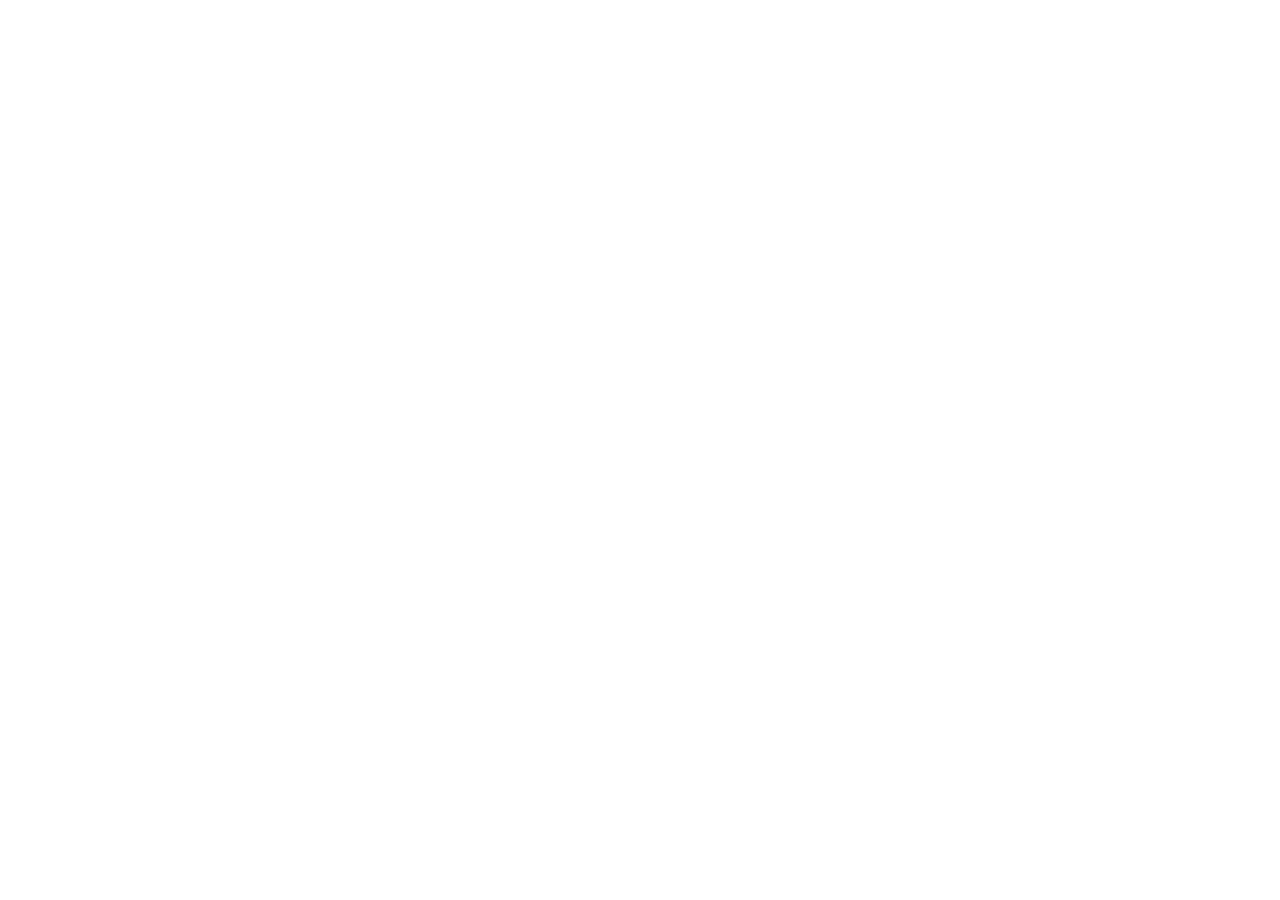
==== index.html @ 65d3d09f "Add files via upload" ====
<!DOCTYPE html>
<html lang="en">
<head>
<meta charset="UTF-8">
<meta name="viewport" content="width=device-width, initial-scale=1.0">
<title>Student Management System</title>
<link rel="stylesheet" href="css/style.css">
</head>
<body>
<div class="page-loader">
  <div class="spinner dark"></div>
</div>
<script src="js/app.js"></script>
<script>
  // Entry point: send the user to the dashboard if logged in, else the login page.
  window.location.href = Auth.isLoggedIn() ? 'dashboard.html' : 'login.html';
</script>
</body>
</html>
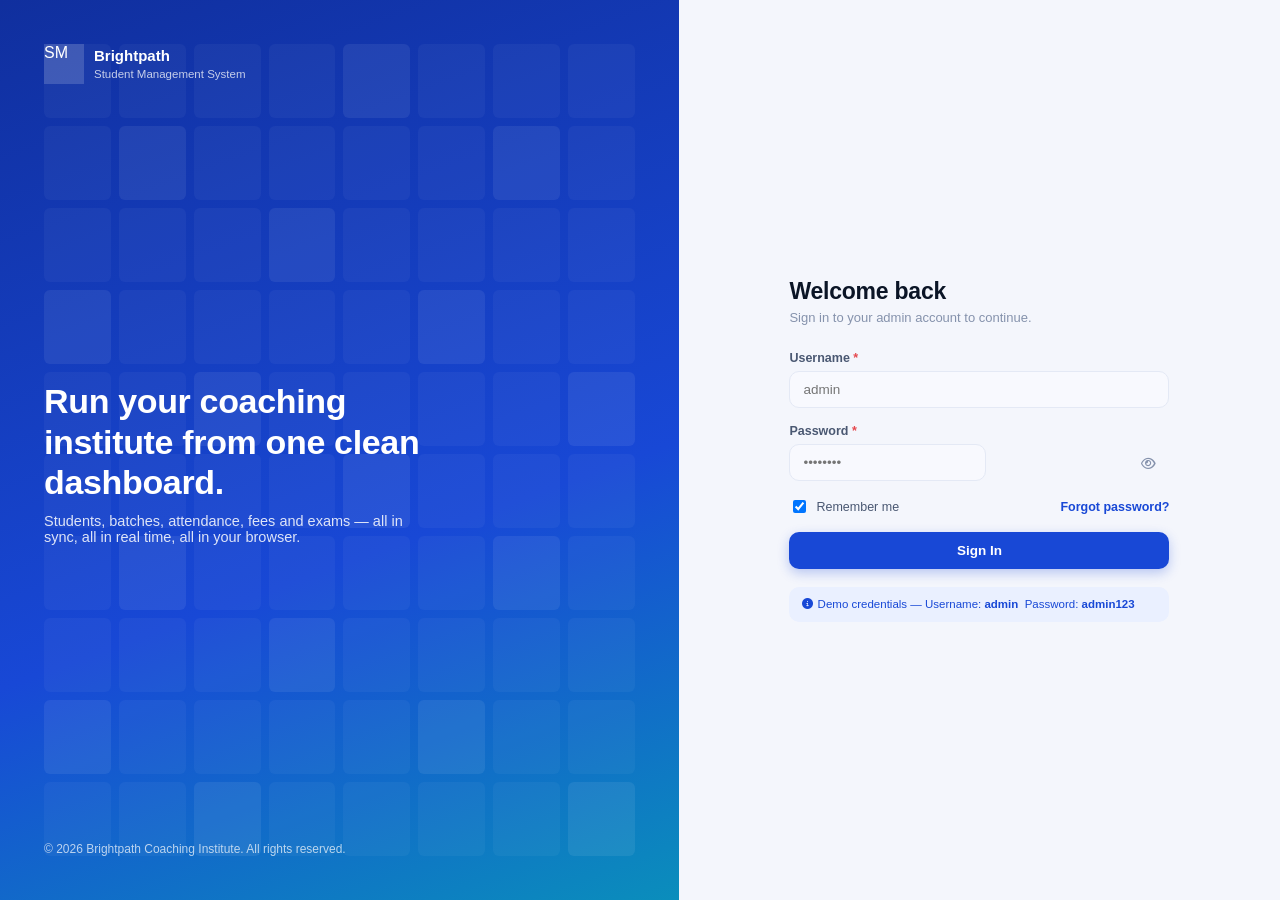
==== commit 94a72f6b: "Update script source path in index.html" ====
--- a/index.html
+++ b/index.html
@@ -10,7 +10,7 @@
 <div class="page-loader">
   <div class="spinner dark"></div>
 </div>
-<script src="js/app.js"></script>
+<script src="app.js"></script>
 <script>
   // Entry point: send the user to the dashboard if logged in, else the login page.
   window.location.href = Auth.isLoggedIn() ? 'dashboard.html' : 'login.html';
--- a/css/style.css
+++ b/css/style.css
@@ -0,0 +1,522 @@
+/* =========================================================
+   Student Management System — Core Stylesheet
+   Design tokens: cobalt blue + white, mint accent, dark mode
+   ========================================================= */
+
+:root{
+  /* --- Color tokens (light) --- */
+  --primary:        #1848D6;
+  --primary-dark:   #102F9E;
+  --primary-light:  #EAF0FF;
+  --accent:         #00C2A8;
+  --accent-light:   #E3FBF6;
+  --warn:           #F5A524;
+  --warn-light:     #FFF6E5;
+  --danger:         #E5484D;
+  --danger-light:   #FDEBEC;
+  --success:        #17B26A;
+  --success-light:  #E8FAF1;
+
+  --ink:            #0B1526;
+  --ink-soft:       #4A5872;
+  --ink-faint:      #8592AC;
+
+  --bg:             #F4F6FC;
+  --surface:        #FFFFFF;
+  --surface-2:      #F8F9FE;
+  --border:         #E4E9F5;
+  --border-soft:    #EEF1F9;
+
+  --radius-sm: 8px;
+  --radius-md: 14px;
+  --radius-lg: 20px;
+  --radius-full: 999px;
+
+  --shadow-sm: 0 1px 2px rgba(16,30,80,.06);
+  --shadow-md: 0 6px 20px rgba(16,30,80,.08);
+  --shadow-lg: 0 16px 40px rgba(16,30,80,.14);
+
+  --font-display: 'Manrope', 'Segoe UI', sans-serif;
+  --font-body: 'Inter', 'Segoe UI', sans-serif;
+  --font-mono: 'JetBrains Mono', monospace;
+
+  --sidebar-w: 258px;
+  --sidebar-w-collapsed: 76px;
+  --topbar-h: 68px;
+
+  --transition: .22s cubic-bezier(.4,0,.2,1);
+}
+
+[data-theme="dark"]{
+  --primary:        #4C7CFF;
+  --primary-dark:   #6E97FF;
+  --primary-light:  #16234A;
+  --accent:         #29D6BC;
+  --accent-light:   #0E2E2A;
+  --warn-light:     #3A2C10;
+  --danger-light:   #3A1618;
+  --success-light:  #0F2E22;
+
+  --ink:            #EAEFFC;
+  --ink-soft:       #AAB6D3;
+  --ink-faint:      #6C7896;
+
+  --bg:             #0B1220;
+  --surface:        #131C31;
+  --surface-2:      #101828;
+  --border:         #223051;
+  --border-soft:    #1B2540;
+
+  --shadow-sm: 0 1px 2px rgba(0,0,0,.3);
+  --shadow-md: 0 6px 20px rgba(0,0,0,.35);
+  --shadow-lg: 0 16px 40px rgba(0,0,0,.5);
+}
+
+*,*::before,*::after{ box-sizing:border-box; }
+html{ scroll-behavior:smooth; }
+body{
+  margin:0;
+  font-family:var(--font-body);
+  background:var(--bg);
+  color:var(--ink);
+  -webkit-font-smoothing:antialiased;
+  transition:background var(--transition), color var(--transition);
+}
+h1,h2,h3,h4,h5{ font-family:var(--font-display); margin:0; letter-spacing:-.01em; }
+p{ margin:0; }
+a{ color:inherit; text-decoration:none; }
+ul{ list-style:none; margin:0; padding:0; }
+button{ font-family:inherit; cursor:pointer; }
+input,select,textarea{ font-family:inherit; }
+img{ max-width:100%; display:block; }
+::selection{ background:var(--primary-light); color:var(--primary); }
+
+/* Respect reduced motion */
+@media (prefers-reduced-motion: reduce){
+  *{ animation-duration:.001ms !important; transition-duration:.001ms !important; }
+}
+
+/* Scrollbars */
+::-webkit-scrollbar{ width:9px; height:9px; }
+::-webkit-scrollbar-track{ background:transparent; }
+::-webkit-scrollbar-thumb{ background:var(--border); border-radius:99px; }
+::-webkit-scrollbar-thumb:hover{ background:var(--ink-faint); }
+
+/* =========================================================
+   Layout shell: sidebar + topbar + main
+   ========================================================= */
+.app-shell{ display:flex; min-height:100vh; }
+
+.sidebar{
+  width:var(--sidebar-w);
+  flex-shrink:0;
+  background:var(--surface);
+  border-right:1px solid var(--border);
+  display:flex; flex-direction:column;
+  position:fixed; top:0; left:0; bottom:0;
+  z-index:40;
+  transition:transform var(--transition), width var(--transition);
+}
+.sidebar-brand{
+  display:flex; align-items:center; gap:10px;
+  padding:20px 20px 16px;
+  border-bottom:1px solid var(--border-soft);
+}
+.sidebar-brand .brand-mark{
+  width:38px; height:38px; border-radius:11px;
+  background:linear-gradient(135deg,var(--primary),var(--accent));
+  display:flex; align-items:center; justify-content:center;
+  color:#fff; font-family:var(--font-display); font-weight:800; font-size:16px;
+  flex-shrink:0;
+}
+.sidebar-brand .brand-text{ overflow:hidden; }
+.sidebar-brand .brand-text strong{ display:block; font-size:15px; font-weight:800; white-space:nowrap; }
+.sidebar-brand .brand-text span{ font-size:11.5px; color:var(--ink-faint); white-space:nowrap; }
+
+.sidebar-nav{ flex:1; overflow-y:auto; padding:14px 12px; }
+.nav-section-label{
+  font-size:11px; text-transform:uppercase; letter-spacing:.08em;
+  color:var(--ink-faint); font-weight:700; padding:14px 12px 6px;
+}
+.nav-link{
+  display:flex; align-items:center; gap:12px;
+  padding:10px 12px; border-radius:10px;
+  color:var(--ink-soft); font-size:14px; font-weight:600;
+  margin-bottom:2px; position:relative;
+  transition:background var(--transition), color var(--transition);
+}
+.nav-link i{ width:19px; text-align:center; font-size:15px; flex-shrink:0; }
+.nav-link:hover{ background:var(--surface-2); color:var(--ink); }
+.nav-link.active{ background:var(--primary-light); color:var(--primary); }
+.nav-link.active::before{
+  content:''; position:absolute; left:-12px; top:50%; transform:translateY(-50%);
+  width:4px; height:18px; border-radius:0 4px 4px 0; background:var(--primary);
+}
+.nav-link .badge-mini{
+  margin-left:auto; background:var(--danger); color:#fff; font-size:10.5px;
+  padding:1px 6px; border-radius:99px; font-weight:700;
+}
+.sidebar-footer{ padding:14px; border-top:1px solid var(--border-soft); }
+
+.main-area{ flex:1; margin-left:var(--sidebar-w); min-width:0; transition:margin var(--transition); }
+
+.topbar{
+  height:var(--topbar-h); position:sticky; top:0; z-index:30;
+  background:var(--surface); border-bottom:1px solid var(--border);
+  display:flex; align-items:center; gap:16px; padding:0 24px;
+  backdrop-filter:blur(8px);
+}
+.topbar .menu-toggle{
+  display:none; background:none; border:none; font-size:18px; color:var(--ink-soft);
+  width:36px; height:36px; border-radius:9px;
+}
+.topbar .menu-toggle:hover{ background:var(--surface-2); }
+.topbar-title{ font-size:19px; font-weight:800; font-family:var(--font-display); }
+.topbar-title span{ display:block; font-size:12px; font-weight:500; color:var(--ink-faint); font-family:var(--font-body); }
+
+.topbar-search{
+  margin-left:12px; flex:1; max-width:380px; position:relative; display:none;
+}
+.topbar-search input{
+  width:100%; padding:9px 14px 9px 36px; border-radius:10px; border:1px solid var(--border);
+  background:var(--surface-2); font-size:13.5px; color:var(--ink); outline:none;
+  transition:border-color var(--transition), box-shadow var(--transition);
+}
+.topbar-search input:focus{ border-color:var(--primary); box-shadow:0 0 0 3px var(--primary-light); }
+.topbar-search i{ position:absolute; left:12px; top:50%; transform:translateY(-50%); color:var(--ink-faint); font-size:13px; }
+
+.topbar-actions{ margin-left:auto; display:flex; align-items:center; gap:8px; }
+.icon-btn{
+  width:38px; height:38px; border-radius:10px; border:1px solid var(--border);
+  background:var(--surface); display:flex; align-items:center; justify-content:center;
+  color:var(--ink-soft); font-size:15px; position:relative; transition:all var(--transition);
+}
+.icon-btn:hover{ background:var(--surface-2); color:var(--primary); border-color:var(--primary-light); }
+.icon-btn .dot{
+  position:absolute; top:6px; right:7px; width:8px; height:8px; border-radius:50%;
+  background:var(--danger); border:2px solid var(--surface);
+}
+.user-chip{
+  display:flex; align-items:center; gap:9px; padding:6px 10px 6px 6px;
+  border-radius:99px; border:1px solid var(--border); cursor:pointer; background:var(--surface);
+  transition:background var(--transition);
+}
+.user-chip:hover{ background:var(--surface-2); }
+.user-avatar{
+  width:30px; height:30px; border-radius:50%; background:linear-gradient(135deg,var(--primary),var(--accent));
+  color:#fff; display:flex; align-items:center; justify-content:center; font-weight:700; font-size:12.5px;
+  flex-shrink:0;
+}
+.user-chip .u-name{ font-size:13px; font-weight:700; line-height:1.1; }
+.user-chip .u-role{ font-size:11px; color:var(--ink-faint); }
+
+.content{ padding:26px; max-width:1440px; margin:0 auto; }
+
+/* =========================================================
+   Notification panel
+   ========================================================= */
+.notif-panel{
+  position:fixed; top:calc(var(--topbar-h) + 8px); right:24px; width:360px; max-height:70vh;
+  background:var(--surface); border:1px solid var(--border); border-radius:var(--radius-md);
+  box-shadow:var(--shadow-lg); z-index:60; display:flex; flex-direction:column;
+  opacity:0; visibility:hidden; transform:translateY(-8px) scale(.98); transform-origin:top right;
+  transition:all var(--transition);
+}
+.notif-panel.open{ opacity:1; visibility:visible; transform:translateY(0) scale(1); }
+.notif-head{ padding:16px 18px; border-bottom:1px solid var(--border-soft); display:flex; justify-content:space-between; align-items:center; }
+.notif-head h4{ font-size:14.5px; }
+.notif-head button{ background:none; border:none; font-size:12px; color:var(--primary); font-weight:700; }
+.notif-list{ overflow-y:auto; padding:6px; }
+.notif-item{ display:flex; gap:11px; padding:11px 12px; border-radius:10px; transition:background var(--transition); }
+.notif-item:hover{ background:var(--surface-2); }
+.notif-ico{ width:34px; height:34px; border-radius:9px; flex-shrink:0; display:flex; align-items:center; justify-content:center; font-size:13px; }
+.notif-body p{ font-size:12.8px; font-weight:600; line-height:1.4; }
+.notif-body span{ font-size:11px; color:var(--ink-faint); }
+
+/* =========================================================
+   Cards / Stat cards
+   ========================================================= */
+.grid{ display:grid; gap:18px; }
+.grid-4{ grid-template-columns:repeat(4,1fr); }
+.grid-3{ grid-template-columns:repeat(3,1fr); }
+.grid-2{ grid-template-columns:repeat(2,1fr); }
+@media (max-width:1100px){ .grid-4{grid-template-columns:repeat(2,1fr);} .grid-3{grid-template-columns:repeat(2,1fr);} }
+@media (max-width:640px){ .grid-4,.grid-3,.grid-2{grid-template-columns:1fr;} }
+
+.card{
+  background:var(--surface); border:1px solid var(--border); border-radius:var(--radius-lg);
+  padding:20px; box-shadow:var(--shadow-sm); animation:fadeUp .4s ease both;
+}
+@keyframes fadeUp{ from{opacity:0; transform:translateY(8px);} to{opacity:1; transform:translateY(0);} }
+
+.stat-card{ display:flex; flex-direction:column; gap:12px; position:relative; overflow:hidden; }
+.stat-card .stat-top{ display:flex; align-items:flex-start; justify-content:space-between; }
+.stat-card .stat-ico{
+  width:42px; height:42px; border-radius:12px; display:flex; align-items:center; justify-content:center; font-size:17px;
+}
+.stat-card .stat-value{ font-size:26px; font-weight:800; font-family:var(--font-display); }
+.stat-card .stat-label{ font-size:12.5px; color:var(--ink-faint); font-weight:600; }
+.trend{ font-size:11.5px; font-weight:700; display:inline-flex; align-items:center; gap:3px; padding:2px 7px; border-radius:99px; }
+.trend.up{ color:var(--success); background:var(--success-light); }
+.trend.down{ color:var(--danger); background:var(--danger-light); }
+
+/* Signature: radial progress ring for "today's attendance" hero stat */
+.ring-wrap{ position:relative; width:74px; height:74px; flex-shrink:0; }
+.ring-wrap svg{ transform:rotate(-90deg); width:74px; height:74px; }
+.ring-wrap circle{ fill:none; stroke-width:7; }
+.ring-track{ stroke:var(--border-soft); }
+.ring-value{ stroke:var(--accent); stroke-linecap:round; stroke-dasharray:198; stroke-dashoffset:198; animation:ringDraw 1.1s ease forwards .2s; }
+@keyframes ringDraw{ to{ stroke-dashoffset:var(--ring-offset,60); } }
+.ring-wrap .ring-label{ position:absolute; inset:0; display:flex; align-items:center; justify-content:center; font-size:14px; font-weight:800; font-family:var(--font-display); }
+
+.card-head{ display:flex; align-items:center; justify-content:space-between; margin-bottom:16px; }
+.card-head h3{ font-size:15.5px; }
+.card-head .muted{ font-size:12px; color:var(--ink-faint); }
+
+/* =========================================================
+   Buttons
+   ========================================================= */
+.btn{
+  display:inline-flex; align-items:center; justify-content:center; gap:8px;
+  padding:10px 18px; border-radius:10px; font-size:13.5px; font-weight:700;
+  border:1px solid transparent; transition:all var(--transition); white-space:nowrap;
+}
+.btn-primary{ background:var(--primary); color:#fff; box-shadow:0 4px 12px rgba(24,72,214,.28); }
+.btn-primary:hover{ background:var(--primary-dark); transform:translateY(-1px); }
+.btn-outline{ background:var(--surface); border-color:var(--border); color:var(--ink); }
+.btn-outline:hover{ border-color:var(--primary); color:var(--primary); }
+.btn-ghost{ background:transparent; color:var(--ink-soft); }
+.btn-ghost:hover{ background:var(--surface-2); }
+.btn-danger{ background:var(--danger); color:#fff; }
+.btn-danger:hover{ background:#c93c40; }
+.btn-sm{ padding:6px 12px; font-size:12.5px; border-radius:8px; }
+.btn-icon{ width:36px; height:36px; padding:0; border-radius:9px; }
+.btn:disabled{ opacity:.5; cursor:not-allowed; }
+.btn-block{ width:100%; }
+
+/* =========================================================
+   Tables
+   ========================================================= */
+.table-wrap{ overflow-x:auto; border-radius:var(--radius-md); border:1px solid var(--border); }
+table{ width:100%; border-collapse:collapse; min-width:640px; background:var(--surface); }
+thead th{
+  text-align:left; font-size:11.5px; text-transform:uppercase; letter-spacing:.05em;
+  color:var(--ink-faint); font-weight:700; padding:13px 16px; background:var(--surface-2);
+  border-bottom:1px solid var(--border); white-space:nowrap;
+}
+tbody td{ padding:13px 16px; font-size:13.5px; border-bottom:1px solid var(--border-soft); color:var(--ink); }
+tbody tr:last-child td{ border-bottom:none; }
+tbody tr{ transition:background var(--transition); }
+tbody tr:hover{ background:var(--surface-2); }
+.cell-main{ display:flex; align-items:center; gap:10px; }
+.cell-avatar{
+  width:34px; height:34px; border-radius:50%; background:var(--primary-light); color:var(--primary);
+  display:flex; align-items:center; justify-content:center; font-weight:700; font-size:12px; flex-shrink:0; overflow:hidden;
+}
+.cell-avatar img{ width:100%; height:100%; object-fit:cover; }
+.cell-title{ font-weight:700; font-size:13.5px; }
+.cell-sub{ font-size:11.5px; color:var(--ink-faint); }
+.row-actions{ display:flex; gap:6px; }
+
+.badge{ display:inline-flex; align-items:center; gap:5px; font-size:11.5px; font-weight:700; padding:4px 10px; border-radius:99px; }
+.badge-success{ background:var(--success-light); color:var(--success); }
+.badge-warn{ background:var(--warn-light); color:var(--warn); }
+.badge-danger{ background:var(--danger-light); color:var(--danger); }
+.badge-primary{ background:var(--primary-light); color:var(--primary); }
+.badge-gray{ background:var(--surface-2); color:var(--ink-faint); }
+
+/* =========================================================
+   Toolbar / filters / search / pagination
+   ========================================================= */
+.toolbar{ display:flex; flex-wrap:wrap; gap:10px; align-items:center; margin-bottom:16px; }
+.search-box{ position:relative; flex:1; min-width:200px; max-width:320px; }
+.search-box input{ width:100%; padding:9px 12px 9px 34px; border-radius:10px; border:1px solid var(--border); background:var(--surface); font-size:13px; outline:none; }
+.search-box input:focus{ border-color:var(--primary); box-shadow:0 0 0 3px var(--primary-light); }
+.search-box i{ position:absolute; left:11px; top:50%; transform:translateY(-50%); color:var(--ink-faint); font-size:12.5px; }
+.select-filter{ padding:9px 30px 9px 12px; border-radius:10px; border:1px solid var(--border); background:var(--surface); font-size:13px; color:var(--ink); outline:none; }
+
+.pagination{ display:flex; align-items:center; justify-content:space-between; margin-top:14px; flex-wrap:wrap; gap:10px; }
+.pagination .muted{ font-size:12.5px; color:var(--ink-faint); }
+.page-btns{ display:flex; gap:5px; }
+.page-btns button{
+  width:32px; height:32px; border-radius:8px; border:1px solid var(--border); background:var(--surface);
+  font-size:12.5px; font-weight:700; color:var(--ink-soft);
+}
+.page-btns button.active{ background:var(--primary); color:#fff; border-color:var(--primary); }
+.page-btns button:hover:not(.active){ border-color:var(--primary); color:var(--primary); }
+
+/* =========================================================
+   Forms
+   ========================================================= */
+.form-grid{ display:grid; grid-template-columns:1fr 1fr; gap:16px; }
+@media (max-width:560px){ .form-grid{ grid-template-columns:1fr; } }
+.form-field{ display:flex; flex-direction:column; gap:6px; }
+.form-field.full{ grid-column:1/-1; }
+.form-field label{ font-size:12.5px; font-weight:700; color:var(--ink-soft); }
+.form-field .req{ color:var(--danger); }
+.form-field input, .form-field select, .form-field textarea{
+  padding:10px 13px; border-radius:10px; border:1px solid var(--border); background:var(--surface-2);
+  font-size:13.5px; color:var(--ink); outline:none; transition:all var(--transition);
+}
+.form-field input:focus, .form-field select:focus, .form-field textarea:focus{
+  border-color:var(--primary); background:var(--surface); box-shadow:0 0 0 3px var(--primary-light);
+}
+.form-field .error-text{ font-size:11.5px; color:var(--danger); display:none; }
+.form-field.invalid input, .form-field.invalid select, .form-field.invalid textarea{ border-color:var(--danger); background:var(--danger-light); }
+.form-field.invalid .error-text{ display:block; }
+.field-hint{ font-size:11px; color:var(--ink-faint); }
+
+.upload-box{
+  border:1.5px dashed var(--border); border-radius:12px; padding:16px; text-align:center;
+  cursor:pointer; transition:all var(--transition); background:var(--surface-2);
+}
+.upload-box:hover{ border-color:var(--primary); }
+.upload-box i{ font-size:20px; color:var(--ink-faint); margin-bottom:6px; }
+.upload-box p{ font-size:12px; color:var(--ink-faint); }
+.avatar-preview{ width:64px; height:64px; border-radius:50%; object-fit:cover; margin:0 auto 8px; border:2px solid var(--border); }
+
+/* =========================================================
+   Modals
+   ========================================================= */
+.modal-overlay{
+  position:fixed; inset:0; background:rgba(9,15,30,.5); backdrop-filter:blur(3px);
+  display:flex; align-items:center; justify-content:center; z-index:100; padding:20px;
+  opacity:0; visibility:hidden; transition:all var(--transition);
+}
+.modal-overlay.open{ opacity:1; visibility:visible; }
+.modal{
+  background:var(--surface); border-radius:var(--radius-lg); width:100%; max-width:560px;
+  max-height:88vh; display:flex; flex-direction:column; box-shadow:var(--shadow-lg);
+  transform:scale(.94) translateY(10px); transition:transform var(--transition);
+}
+.modal-overlay.open .modal{ transform:scale(1) translateY(0); }
+.modal.modal-lg{ max-width:760px; }
+.modal.modal-sm{ max-width:400px; }
+.modal-head{ padding:18px 22px; border-bottom:1px solid var(--border-soft); display:flex; justify-content:space-between; align-items:center; }
+.modal-head h3{ font-size:16.5px; }
+.modal-close{ width:32px; height:32px; border-radius:9px; border:none; background:var(--surface-2); color:var(--ink-soft); font-size:14px; }
+.modal-close:hover{ background:var(--danger-light); color:var(--danger); }
+.modal-body{ padding:22px; overflow-y:auto; }
+.modal-foot{ padding:16px 22px; border-top:1px solid var(--border-soft); display:flex; justify-content:flex-end; gap:10px; }
+
+/* =========================================================
+   Toasts
+   ========================================================= */
+.toast-stack{ position:fixed; bottom:22px; right:22px; z-index:200; display:flex; flex-direction:column; gap:10px; }
+.toast{
+  min-width:280px; max-width:340px; background:var(--surface); border:1px solid var(--border); border-left:4px solid var(--primary);
+  border-radius:11px; padding:13px 15px; box-shadow:var(--shadow-lg); display:flex; gap:11px; align-items:flex-start;
+  animation:toastIn .3s ease both;
+}
+@keyframes toastIn{ from{opacity:0; transform:translateX(30px);} to{opacity:1; transform:translateX(0);} }
+.toast.hide{ animation:toastOut .25s ease forwards; }
+@keyframes toastOut{ to{opacity:0; transform:translateX(30px);} }
+.toast.success{ border-left-color:var(--success); }
+.toast.error{ border-left-color:var(--danger); }
+.toast.warn{ border-left-color:var(--warn); }
+.toast i{ font-size:15px; margin-top:1px; }
+.toast.success i{ color:var(--success); }
+.toast.error i{ color:var(--danger); }
+.toast.warn i{ color:var(--warn); }
+.toast .t-title{ font-size:13px; font-weight:700; }
+.toast .t-msg{ font-size:12px; color:var(--ink-faint); margin-top:2px; }
+.toast .t-close{ margin-left:auto; background:none; border:none; color:var(--ink-faint); font-size:12px; }
+
+/* Confirm dialog reuses modal-sm */
+.confirm-icon{ width:52px; height:52px; border-radius:50%; background:var(--danger-light); color:var(--danger); display:flex; align-items:center; justify-content:center; font-size:20px; margin-bottom:12px; }
+
+/* =========================================================
+   Loading / skeleton / spinner
+   ========================================================= */
+.spinner{ width:18px; height:18px; border:2.5px solid rgba(255,255,255,.4); border-top-color:#fff; border-radius:50%; animation:spin .7s linear infinite; }
+.spinner.dark{ border-color:var(--border); border-top-color:var(--primary); }
+@keyframes spin{ to{ transform:rotate(360deg); } }
+.page-loader{ position:fixed; inset:0; background:var(--bg); z-index:9999; display:flex; align-items:center; justify-content:center; transition:opacity .3s ease; }
+.page-loader .spinner{ width:34px; height:34px; border-width:3.5px; }
+
+.skeleton{ background:linear-gradient(90deg,var(--surface-2) 25%,var(--border-soft) 37%,var(--surface-2) 63%); background-size:400% 100%; animation:skeleton 1.4s ease infinite; border-radius:8px; }
+@keyframes skeleton{ 0%{background-position:100% 50%;} 100%{background-position:0 50%;} }
+
+/* =========================================================
+   Login page
+   ========================================================= */
+.login-shell{ min-height:100vh; display:flex; }
+.login-visual{
+  flex:1.1; position:relative; background:linear-gradient(160deg,var(--primary-dark),var(--primary) 60%,var(--accent) 130%);
+  display:flex; flex-direction:column; justify-content:space-between; padding:44px; color:#fff; overflow:hidden;
+}
+.login-visual .lv-top{ display:flex; align-items:center; gap:10px; position:relative; z-index:2; }
+.login-visual .lv-top .brand-mark{ background:rgba(255,255,255,.16); }
+.login-visual h1{ font-size:34px; line-height:1.2; max-width:420px; position:relative; z-index:2; }
+.login-visual p.lead{ font-size:14.5px; opacity:.85; margin-top:10px; max-width:380px; position:relative; z-index:2; }
+.login-visual .lv-foot{ font-size:12px; opacity:.7; position:relative; z-index:2; }
+
+/* signature: animated timetable mosaic */
+.mosaic{ position:absolute; inset:0; display:grid; grid-template-columns:repeat(8,1fr); grid-template-rows:repeat(10,1fr); gap:8px; padding:44px; opacity:.5; }
+.mosaic span{ background:rgba(255,255,255,.08); border-radius:6px; animation:tilePulse 4.5s ease-in-out infinite; }
+.mosaic span:nth-child(3n){ animation-delay:.6s; } .mosaic span:nth-child(5n){ animation-delay:1.2s; background:rgba(255,255,255,.14); }
+.mosaic span:nth-child(7n){ animation-delay:1.8s; } .mosaic span:nth-child(4n){ animation-delay:2.4s; }
+@keyframes tilePulse{ 0%,100%{ opacity:.35; } 50%{ opacity:.95; } }
+
+.login-form-side{ flex:1; display:flex; align-items:center; justify-content:center; padding:32px; background:var(--bg); }
+.login-card{ width:100%; max-width:380px; }
+.login-card .lc-head{ margin-bottom:26px; }
+.login-card .lc-head h2{ font-size:23px; }
+.login-card .lc-head p{ font-size:13px; color:var(--ink-faint); margin-top:5px; }
+.login-card form{ display:flex; flex-direction:column; gap:16px; }
+.pw-wrap{ position:relative; }
+.pw-wrap i.toggle-pw{ position:absolute; right:13px; top:50%; transform:translateY(-50%); color:var(--ink-faint); font-size:13px; cursor:pointer; }
+.remember-row{ display:flex; align-items:center; justify-content:space-between; font-size:12.5px; }
+.remember-row label{ display:flex; align-items:center; gap:7px; color:var(--ink-soft); cursor:pointer; }
+.login-demo-hint{ margin-top:18px; padding:11px 13px; background:var(--primary-light); border-radius:10px; font-size:11.5px; color:var(--primary); }
+
+/* =========================================================
+   Misc utility
+   ========================================================= */
+.flex{ display:flex; } .items-center{ align-items:center; } .justify-between{ justify-content:space-between; }
+.gap-8{ gap:8px; } .gap-12{ gap:12px; } .mt-8{ margin-top:8px; } .mt-16{ margin-top:16px; } .mb-16{ margin-bottom:16px; }
+.muted{ color:var(--ink-faint); } .text-sm{ font-size:12.5px; } .fw-700{ font-weight:700; }
+.empty-state{ text-align:center; padding:50px 20px; color:var(--ink-faint); }
+.empty-state i{ font-size:34px; margin-bottom:10px; display:block; color:var(--border); }
+.empty-state h4{ color:var(--ink); font-size:15px; margin-bottom:4px; }
+.section-title{ font-size:20px; margin-bottom:4px; }
+.section-sub{ font-size:13px; color:var(--ink-faint); margin-bottom:20px; }
+.progress-bar{ width:100%; height:7px; background:var(--border-soft); border-radius:99px; overflow:hidden; }
+.progress-bar > span{ display:block; height:100%; background:linear-gradient(90deg,var(--primary),var(--accent)); border-radius:99px; transition:width .5s ease; }
+.tab-row{ display:flex; gap:6px; border-bottom:1px solid var(--border); margin-bottom:18px; overflow-x:auto; }
+.tab-btn{ padding:10px 16px; font-size:13px; font-weight:700; color:var(--ink-faint); border-bottom:2px solid transparent; white-space:nowrap; }
+.tab-btn.active{ color:var(--primary); border-color:var(--primary); }
+.chip-group{ display:flex; gap:8px; flex-wrap:wrap; }
+.chip{ padding:7px 14px; border-radius:99px; border:1px solid var(--border); font-size:12.5px; font-weight:700; color:var(--ink-soft); background:var(--surface); }
+.chip.active{ background:var(--primary); color:#fff; border-color:var(--primary); }
+
+/* =========================================================
+   Responsive: sidebar collapse / mobile
+   ========================================================= */
+.sidebar-overlay{ display:none; position:fixed; inset:0; background:rgba(9,15,30,.45); z-index:39; }
+.sidebar-overlay.open{ display:block; }
+
+@media (max-width:1024px){
+  .sidebar{ transform:translateX(-100%); }
+  .sidebar.open{ transform:translateX(0); }
+  .main-area{ margin-left:0; }
+  .topbar .menu-toggle{ display:flex; align-items:center; justify-content:center; }
+  .topbar-search{ display:none; }
+}
+@media (max-width:640px){
+  .content{ padding:16px; }
+  .topbar{ padding:0 14px; gap:10px; }
+  .topbar-title{ font-size:16px; }
+  .user-chip .u-name, .user-chip .u-role{ display:none; }
+  .login-visual{ display:none; }
+  .modal{ max-height:94vh; }
+  .notif-panel{ right:10px; left:10px; width:auto; }
+}
+
+/* Print styles for reports */
+@media print{
+  .sidebar, .topbar, .toolbar, .row-actions, .pagination, .no-print{ display:none !important; }
+  .main-area{ margin-left:0 !important; }
+  body{ background:#fff; }
+  .card{ box-shadow:none; border:1px solid #ccc; }
+}
